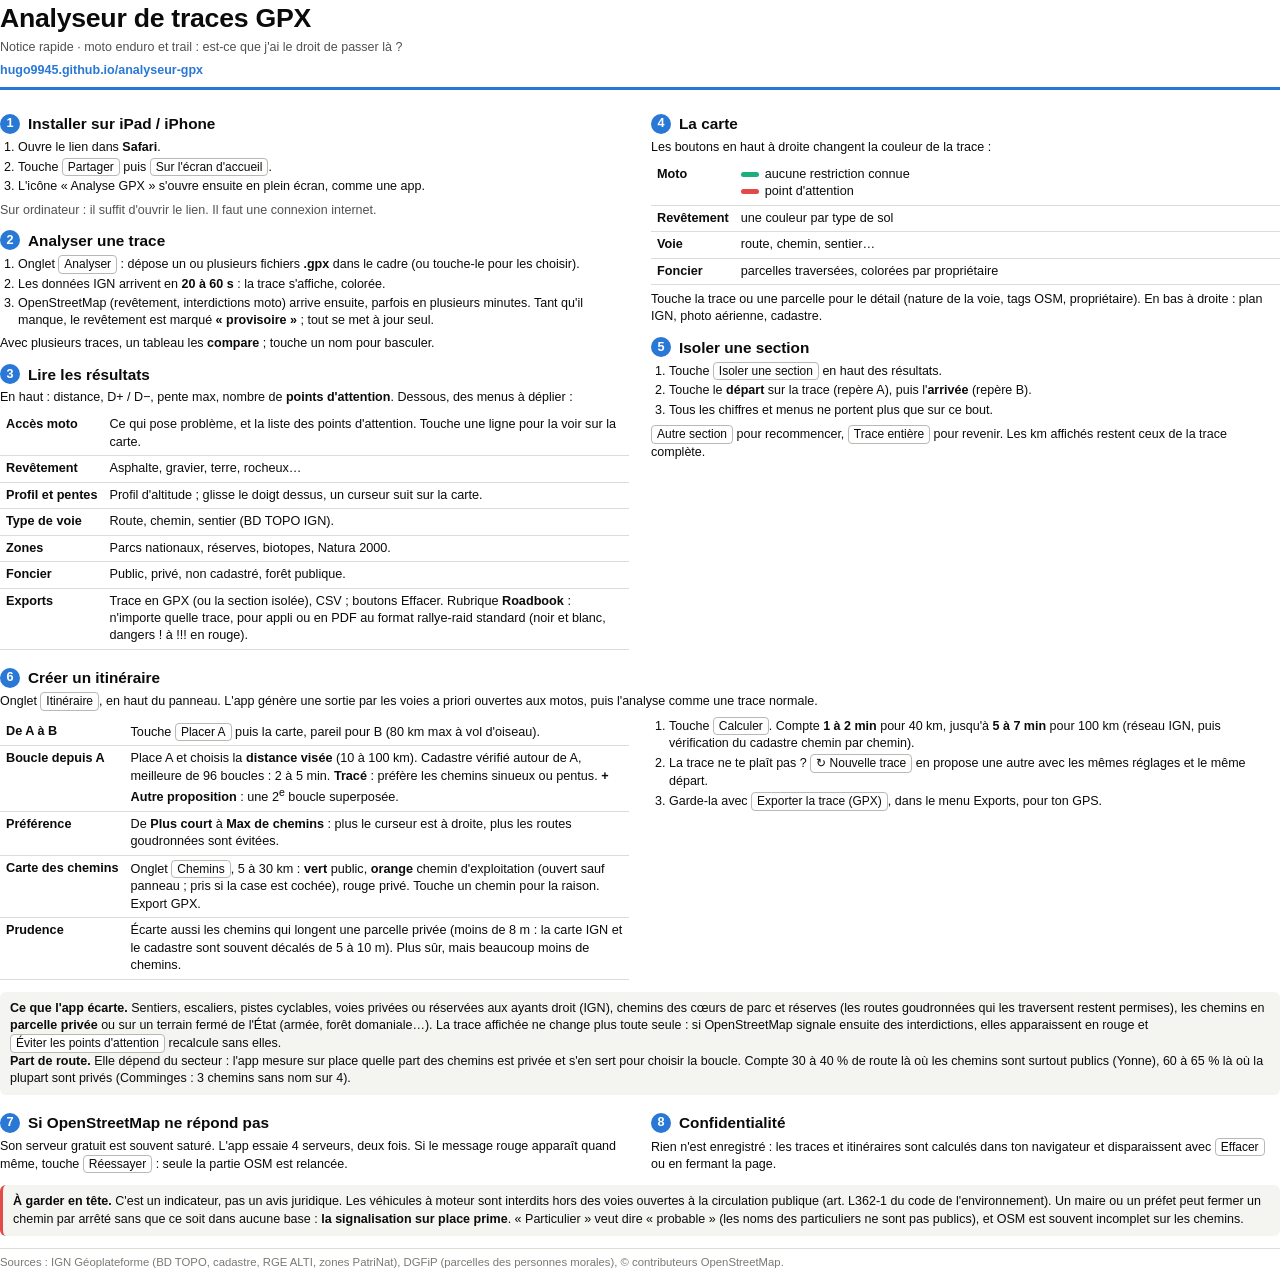
==== outils/notice.html @ 9c7807be "Générateur : bouton « Autre proposition » (boucle différente superposée en tirets, comparaison des p" ====
<!doctype html>
<html lang="fr">
<head>
<meta charset="utf-8">
<title>Notice — Analyseur de traces GPX</title>
<style>
  @page { size: A4; margin: 13mm 15mm 11mm; }
  * { box-sizing: border-box; }
  body { font: 9.4pt/1.38 -apple-system, "Helvetica Neue", Helvetica, Arial, sans-serif; color: #0b0b0b; margin: 0; }
  header { border-bottom: 3px solid #2a78d6; padding-bottom: 8px; margin-bottom: 12px; }
  h1 { font-size: 20pt; margin: 0 0 2px; letter-spacing: -.01em; }
  .sub { color: #52514e; margin: 0; }
  .url { display: inline-block; margin-top: 6px; font-weight: 600; color: #2a78d6; text-decoration: none; }
  h2 { font-size: 11.5pt; margin: 11px 0 4px; display: flex; align-items: center; gap: 8px; break-after: avoid; }
  h2 .n { display: inline-grid; place-items: center; width: 20px; height: 20px; border-radius: 50%; background: #2a78d6; color: #fff; font-size: 9.5pt; flex: none; }
  p { margin: 0 0 6px; }
  ol, ul { margin: 0 0 6px; padding-left: 18px; }
  li { margin-bottom: 2px; }
  section { break-inside: avoid; }
  .cols { display: grid; grid-template-columns: 1fr 1fr; gap: 0 22px; }
  table { width: 100%; border-collapse: collapse; margin: 2px 0 6px; font-size: 9.5pt; }
  td { padding: 4px 6px; border-bottom: 1px solid #dddcd6; vertical-align: top; }
  td:first-child { font-weight: 600; white-space: nowrap; width: 1%; }
  .sw { display: inline-block; width: 18px; height: 5px; border-radius: 3px; vertical-align: middle; margin-right: 6px; }
  .box { background: #f4f4f1; border-radius: 6px; padding: 8px 10px; margin: 6px 0; }
  .warn { border-left: 3px solid #e34948; }
  .k { display: inline-block; border: 1px solid #b9b8b1; border-radius: 4px; padding: 0 5px; font-size: 9pt; background: #fff; white-space: nowrap; }
  .muted { color: #52514e; }
  .page2 { break-before: page; }
  footer { margin-top: 12px; padding-top: 6px; border-top: 1px solid #dddcd6; color: #7a7974; font-size: 8.5pt; }
</style>
</head>
<body>
<header>
  <h1>Analyseur de traces GPX</h1>
  <p class="sub">Notice rapide · moto enduro et trail : est-ce que j'ai le droit de passer là ?</p>
  <a class="url" href="https://hugo9945.github.io/analyseur-gpx/">hugo9945.github.io/analyseur-gpx</a>
</header>

<div class="cols">
<div>
<section>
  <h2><span class="n">1</span>Installer sur iPad / iPhone</h2>
  <ol>
    <li>Ouvre le lien dans <b>Safari</b>.</li>
    <li>Touche <span class="k">Partager</span> puis <span class="k">Sur l'écran d'accueil</span>.</li>
    <li>L'icône « Analyse GPX » s'ouvre ensuite en plein écran, comme une app.</li>
  </ol>
  <p class="muted">Sur ordinateur : il suffit d'ouvrir le lien. Il faut une connexion internet.</p>
</section>

<section>
  <h2><span class="n">2</span>Analyser une trace</h2>
  <ol>
    <li>Onglet <span class="k">Analyser</span> : dépose un ou plusieurs fichiers <b>.gpx</b> dans le cadre (ou touche-le pour les choisir).</li>
    <li>Les données IGN arrivent en <b>20 à 60 s</b> : la trace s'affiche, colorée.</li>
    <li>OpenStreetMap (revêtement, interdictions moto) arrive ensuite, parfois en plusieurs minutes. Tant qu'il manque, le revêtement est marqué <b>«&nbsp;provisoire&nbsp;»</b> ; tout se met à jour seul.</li>
  </ol>
  <p>Avec plusieurs traces, un tableau les <b>compare</b> ; touche un nom pour basculer.</p>
</section>

<section>
  <h2><span class="n">3</span>Lire les résultats</h2>
  <p>En haut : distance, D+ / D−, pente max, nombre de <b>points d'attention</b>. Dessous, des menus à déplier :</p>
  <table>
    <tr><td>Accès moto</td><td>Ce qui pose problème, et la liste des points d'attention. Touche une ligne pour la voir sur la carte.</td></tr>
    <tr><td>Revêtement</td><td>Asphalte, gravier, terre, rocheux…</td></tr>
    <tr><td>Profil et pentes</td><td>Profil d'altitude ; glisse le doigt dessus, un curseur suit sur la carte.</td></tr>
    <tr><td>Type de voie</td><td>Route, chemin, sentier (BD TOPO IGN).</td></tr>
    <tr><td>Zones</td><td>Parcs nationaux, réserves, biotopes, Natura 2000.</td></tr>
    <tr><td>Foncier</td><td>Public, privé, non cadastré, forêt publique.</td></tr>
    <tr><td>Exports</td><td>Trace en GPX (ou la section isolée), CSV ; boutons Effacer. Rubrique <b>Roadbook</b> : n'importe quelle trace, pour appli ou en PDF au format rallye-raid standard (noir et blanc, dangers ! à !!! en rouge).</td></tr>
  </table>
</section>
</div>

<div>
<section>
  <h2><span class="n">4</span>La carte</h2>
  <p>Les boutons en haut à droite changent la couleur de la trace :</p>
  <table>
    <tr><td>Moto</td><td><span class="sw" style="background:#1baf7a"></span>aucune restriction connue<br><span class="sw" style="background:#e34948"></span>point d'attention</td></tr>
    <tr><td>Revêtement</td><td>une couleur par type de sol</td></tr>
    <tr><td>Voie</td><td>route, chemin, sentier…</td></tr>
    <tr><td>Foncier</td><td>parcelles traversées, colorées par propriétaire</td></tr>
  </table>
  <p>Touche la trace ou une parcelle pour le détail (nature de la voie, tags OSM, propriétaire). En bas à droite : plan IGN, photo aérienne, cadastre.</p>
</section>

<section>
  <h2><span class="n">5</span>Isoler une section</h2>
  <ol>
    <li>Touche <span class="k">Isoler une section</span> en haut des résultats.</li>
    <li>Touche le <b>départ</b> sur la trace (repère A), puis l'<b>arrivée</b> (repère B).</li>
    <li>Tous les chiffres et menus ne portent plus que sur ce bout.</li>
  </ol>
  <p><span class="k">Autre section</span> pour recommencer, <span class="k">Trace entière</span> pour revenir. Les km affichés restent ceux de la trace complète.</p>
</section>

</div>
</div>

<section class="page2">
  <h2><span class="n">6</span>Créer un itinéraire</h2>
  <p>Onglet <span class="k">Itinéraire</span>, en haut du panneau. L'app génère une sortie par les voies a priori ouvertes aux motos, puis l'analyse comme une trace normale.</p>
  <div class="cols">
    <div>
      <table>
        <tr><td>De A à B</td><td>Touche <span class="k">Placer A</span> puis la carte, pareil pour B (80 km max à vol d'oiseau).</td></tr>
        <tr><td>Boucle depuis A</td><td>Place A et choisis la <b>distance visée</b> (10 à 100 km). Cadastre vérifié autour de A, meilleure de 96 boucles : 2 à 5 min. <b>Tracé</b> : préfère les chemins sinueux ou pentus. <b>+ Autre proposition</b> : une 2<sup>e</sup> boucle superposée.</td></tr>
        <tr><td>Préférence</td><td>De <b>Plus court</b> à <b>Max de chemins</b> : plus le curseur est à droite, plus les routes goudronnées sont évitées.</td></tr>
        <tr><td>Carte des chemins</td><td>Onglet <span class="k">Chemins</span>, 5 à 30 km : <b>vert</b> public, <b>orange</b> chemin d'exploitation (ouvert sauf panneau ; pris si la case est cochée), rouge privé. Touche un chemin pour la raison. Export GPX.</td></tr>
        <tr><td>Prudence</td><td>Écarte aussi les chemins qui longent une parcelle privée (moins de 8 m : la carte IGN et le cadastre sont souvent décalés de 5 à 10 m). Plus sûr, mais beaucoup moins de chemins.</td></tr>
      </table>
    </div>
    <div>
      <ol>
        <li>Touche <span class="k">Calculer</span>. Compte <b>1 à 2 min</b> pour 40 km, jusqu'à <b>5 à 7 min</b> pour 100 km (réseau IGN, puis vérification du cadastre chemin par chemin).</li>
        <li>La trace ne te plaît pas ? <span class="k">↻ Nouvelle trace</span> en propose une autre avec les mêmes réglages et le même départ.</li>
        <li>Garde-la avec <span class="k">Exporter la trace (GPX)</span>, dans le menu Exports, pour ton GPS.</li>
      </ol>
    </div>
  </div>
  <div class="box">
    <b>Ce que l'app écarte.</b> Sentiers, escaliers, pistes cyclables, voies privées ou réservées aux ayants droit (IGN), chemins des cœurs de parc et réserves (les routes goudronnées qui les traversent restent permises), les chemins en <b>parcelle privée</b> ou sur un terrain fermé de l'État (armée, forêt domaniale…). La trace affichée ne change plus toute seule : si OpenStreetMap signale ensuite des interdictions, elles apparaissent en rouge et <span class="k">Éviter les points d'attention</span> recalcule sans elles.<br><b>Part de route.</b> Elle dépend du secteur : l'app mesure sur place quelle part des chemins est privée et s'en sert pour choisir la boucle. Compte 30 à 40 % de route là où les chemins sont surtout publics (Yonne), 60 à 65 % là où la plupart sont privés (Comminges : 3 chemins sans nom sur 4).
  </div>
</section>

<div class="cols">
<div>
<section>
  <h2><span class="n">7</span>Si OpenStreetMap ne répond pas</h2>
  <p>Son serveur gratuit est souvent saturé. L'app essaie 4 serveurs, deux fois. Si le message rouge apparaît quand même, touche <span class="k">Réessayer</span> : seule la partie OSM est relancée.</p>
</section>
</div>
<div>
<section>
  <h2><span class="n">8</span>Confidentialité</h2>
  <p>Rien n'est enregistré : les traces et itinéraires sont calculés dans ton navigateur et disparaissent avec <span class="k">Effacer</span> ou en fermant la page.</p>
</section>
</div>
</div>

<section class="box warn">
  <b>À garder en tête.</b> C'est un indicateur, pas un avis juridique. Les véhicules à moteur sont interdits hors des voies ouvertes à la circulation publique (art. L362-1 du code de l'environnement). Un maire ou un préfet peut fermer un chemin par arrêté sans que ce soit dans aucune base : <b>la signalisation sur place prime</b>. «&nbsp;Particulier&nbsp;» veut dire «&nbsp;probable&nbsp;» (les noms des particuliers ne sont pas publics), et OSM est souvent incomplet sur les chemins.
</section>

<footer>Sources : IGN Géoplateforme (BD TOPO, cadastre, RGE ALTI, zones PatriNat), DGFiP (parcelles des personnes morales), © contributeurs OpenStreetMap.</footer>
</body>
</html>
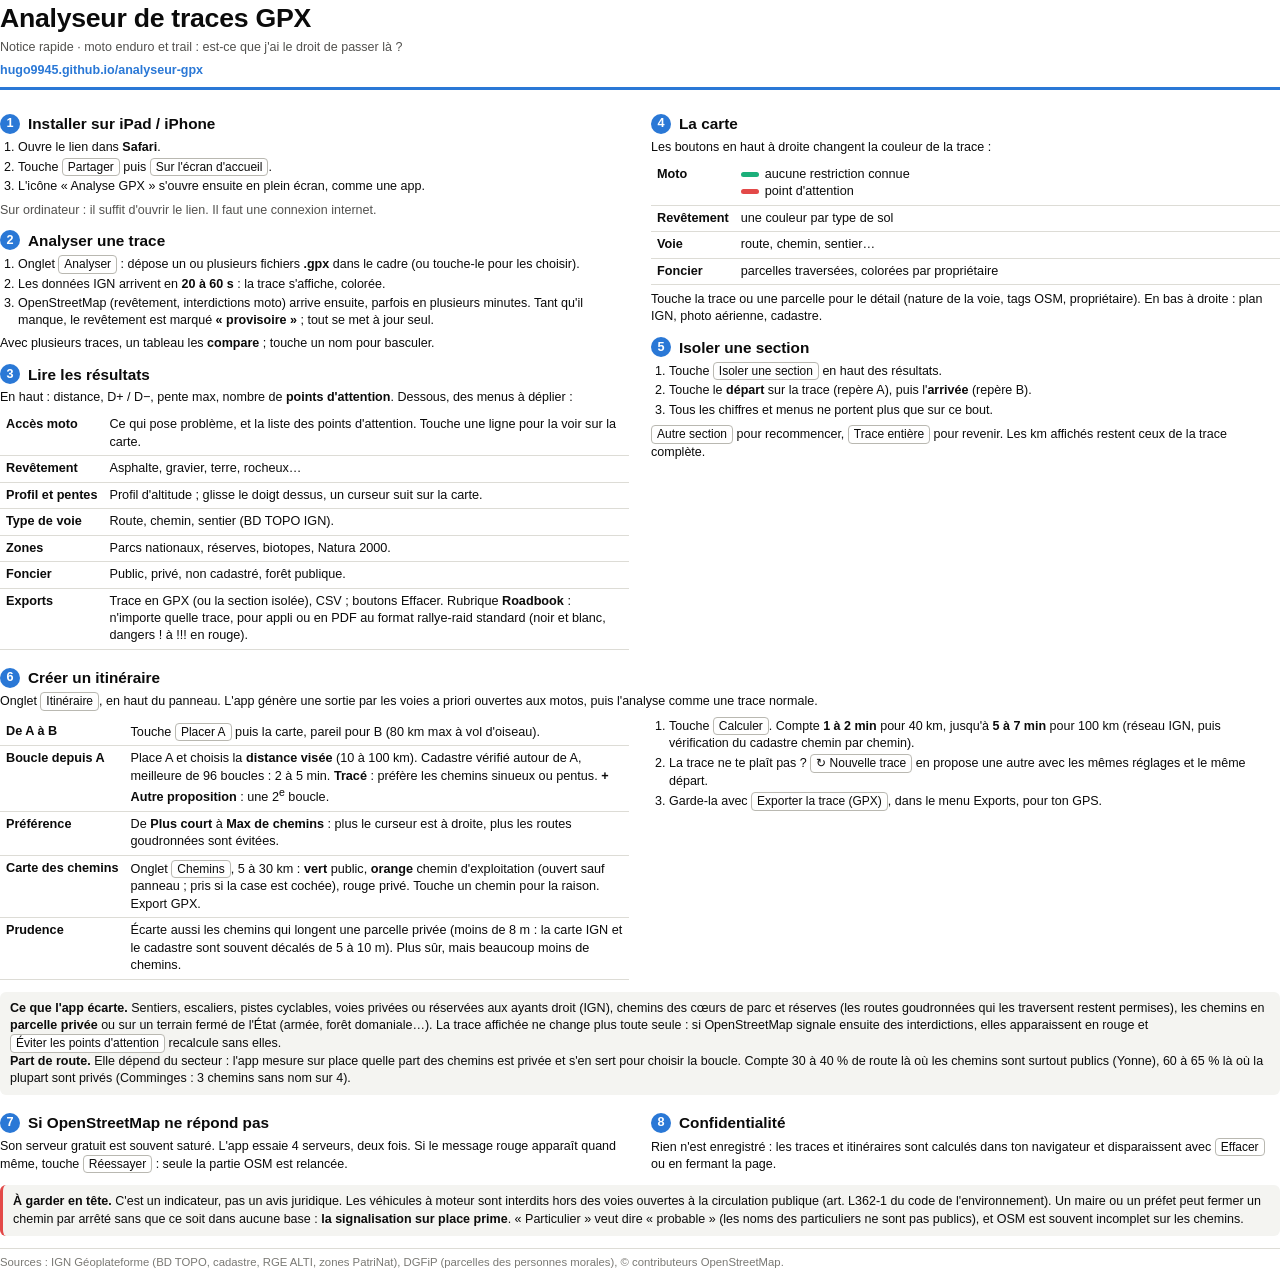
==== commit cc6131ef: "Une couleur fixe par trace et mode carte « Traces » : propositions côte à côte là où elles se superp" ====
--- a/outils/notice.html
+++ b/outils/notice.html
@@ -107,7 +107,7 @@
     <div>
       <table>
         <tr><td>De A à B</td><td>Touche <span class="k">Placer A</span> puis la carte, pareil pour B (80 km max à vol d'oiseau).</td></tr>
-        <tr><td>Boucle depuis A</td><td>Place A et choisis la <b>distance visée</b> (10 à 100 km). Cadastre vérifié autour de A, meilleure de 96 boucles : 2 à 5 min. <b>Tracé</b> : préfère les chemins sinueux ou pentus. <b>+ Autre proposition</b> : une 2<sup>e</sup> boucle superposée.</td></tr>
+        <tr><td>Boucle depuis A</td><td>Place A et choisis la <b>distance visée</b> (10 à 100 km). Cadastre vérifié autour de A, meilleure de 96 boucles : 2 à 5 min. <b>Tracé</b> : préfère les chemins sinueux ou pentus. <b>+ Autre proposition</b> : une 2<sup>e</sup> boucle.</td></tr>
         <tr><td>Préférence</td><td>De <b>Plus court</b> à <b>Max de chemins</b> : plus le curseur est à droite, plus les routes goudronnées sont évitées.</td></tr>
         <tr><td>Carte des chemins</td><td>Onglet <span class="k">Chemins</span>, 5 à 30 km : <b>vert</b> public, <b>orange</b> chemin d'exploitation (ouvert sauf panneau ; pris si la case est cochée), rouge privé. Touche un chemin pour la raison. Export GPX.</td></tr>
         <tr><td>Prudence</td><td>Écarte aussi les chemins qui longent une parcelle privée (moins de 8 m : la carte IGN et le cadastre sont souvent décalés de 5 à 10 m). Plus sûr, mais beaucoup moins de chemins.</td></tr>
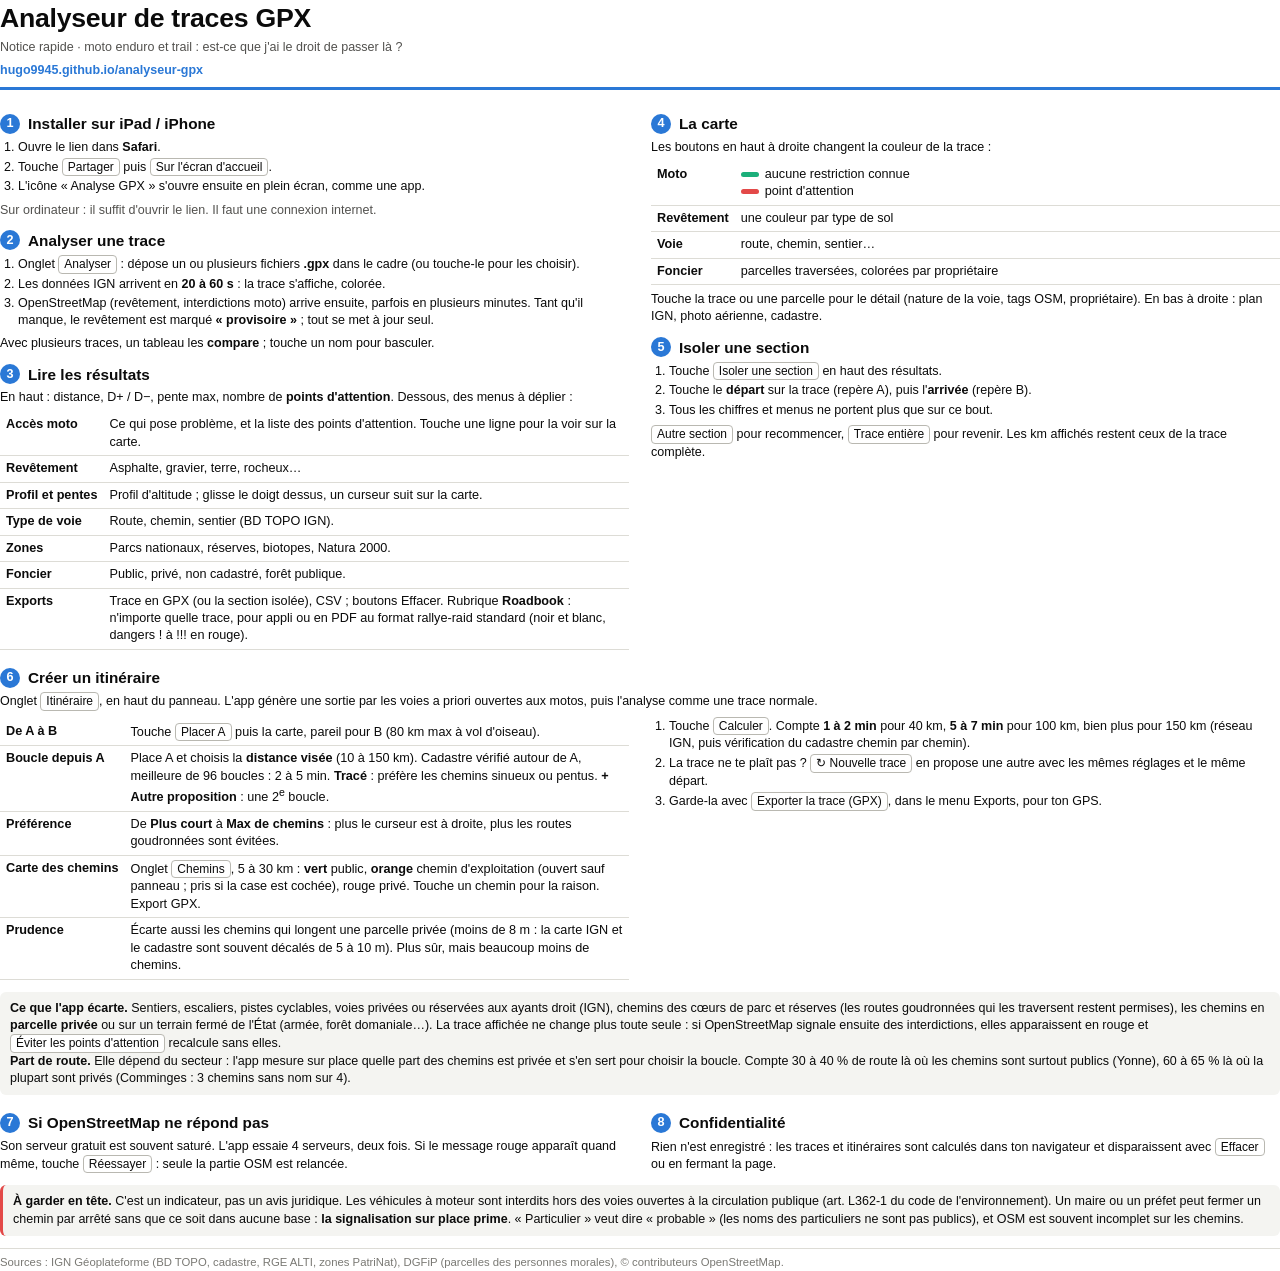
==== commit 8b3a6226: "Boucles jusqu'à 150 km : cadastre vérifié près de A puis le long des meilleures boucles, recherches " ====
--- a/outils/notice.html
+++ b/outils/notice.html
@@ -107,7 +107,7 @@
     <div>
       <table>
         <tr><td>De A à B</td><td>Touche <span class="k">Placer A</span> puis la carte, pareil pour B (80 km max à vol d'oiseau).</td></tr>
-        <tr><td>Boucle depuis A</td><td>Place A et choisis la <b>distance visée</b> (10 à 100 km). Cadastre vérifié autour de A, meilleure de 96 boucles : 2 à 5 min. <b>Tracé</b> : préfère les chemins sinueux ou pentus. <b>+ Autre proposition</b> : une 2<sup>e</sup> boucle.</td></tr>
+        <tr><td>Boucle depuis A</td><td>Place A et choisis la <b>distance visée</b> (10 à 150 km). Cadastre vérifié autour de A, meilleure de 96 boucles : 2 à 5 min. <b>Tracé</b> : préfère les chemins sinueux ou pentus. <b>+ Autre proposition</b> : une 2<sup>e</sup> boucle.</td></tr>
         <tr><td>Préférence</td><td>De <b>Plus court</b> à <b>Max de chemins</b> : plus le curseur est à droite, plus les routes goudronnées sont évitées.</td></tr>
         <tr><td>Carte des chemins</td><td>Onglet <span class="k">Chemins</span>, 5 à 30 km : <b>vert</b> public, <b>orange</b> chemin d'exploitation (ouvert sauf panneau ; pris si la case est cochée), rouge privé. Touche un chemin pour la raison. Export GPX.</td></tr>
         <tr><td>Prudence</td><td>Écarte aussi les chemins qui longent une parcelle privée (moins de 8 m : la carte IGN et le cadastre sont souvent décalés de 5 à 10 m). Plus sûr, mais beaucoup moins de chemins.</td></tr>
@@ -115,7 +115,7 @@
     </div>
     <div>
       <ol>
-        <li>Touche <span class="k">Calculer</span>. Compte <b>1 à 2 min</b> pour 40 km, jusqu'à <b>5 à 7 min</b> pour 100 km (réseau IGN, puis vérification du cadastre chemin par chemin).</li>
+        <li>Touche <span class="k">Calculer</span>. Compte <b>1 à 2 min</b> pour 40 km, <b>5 à 7 min</b> pour 100 km, bien plus pour 150 km (réseau IGN, puis vérification du cadastre chemin par chemin).</li>
         <li>La trace ne te plaît pas ? <span class="k">↻ Nouvelle trace</span> en propose une autre avec les mêmes réglages et le même départ.</li>
         <li>Garde-la avec <span class="k">Exporter la trace (GPX)</span>, dans le menu Exports, pour ton GPS.</li>
       </ol>
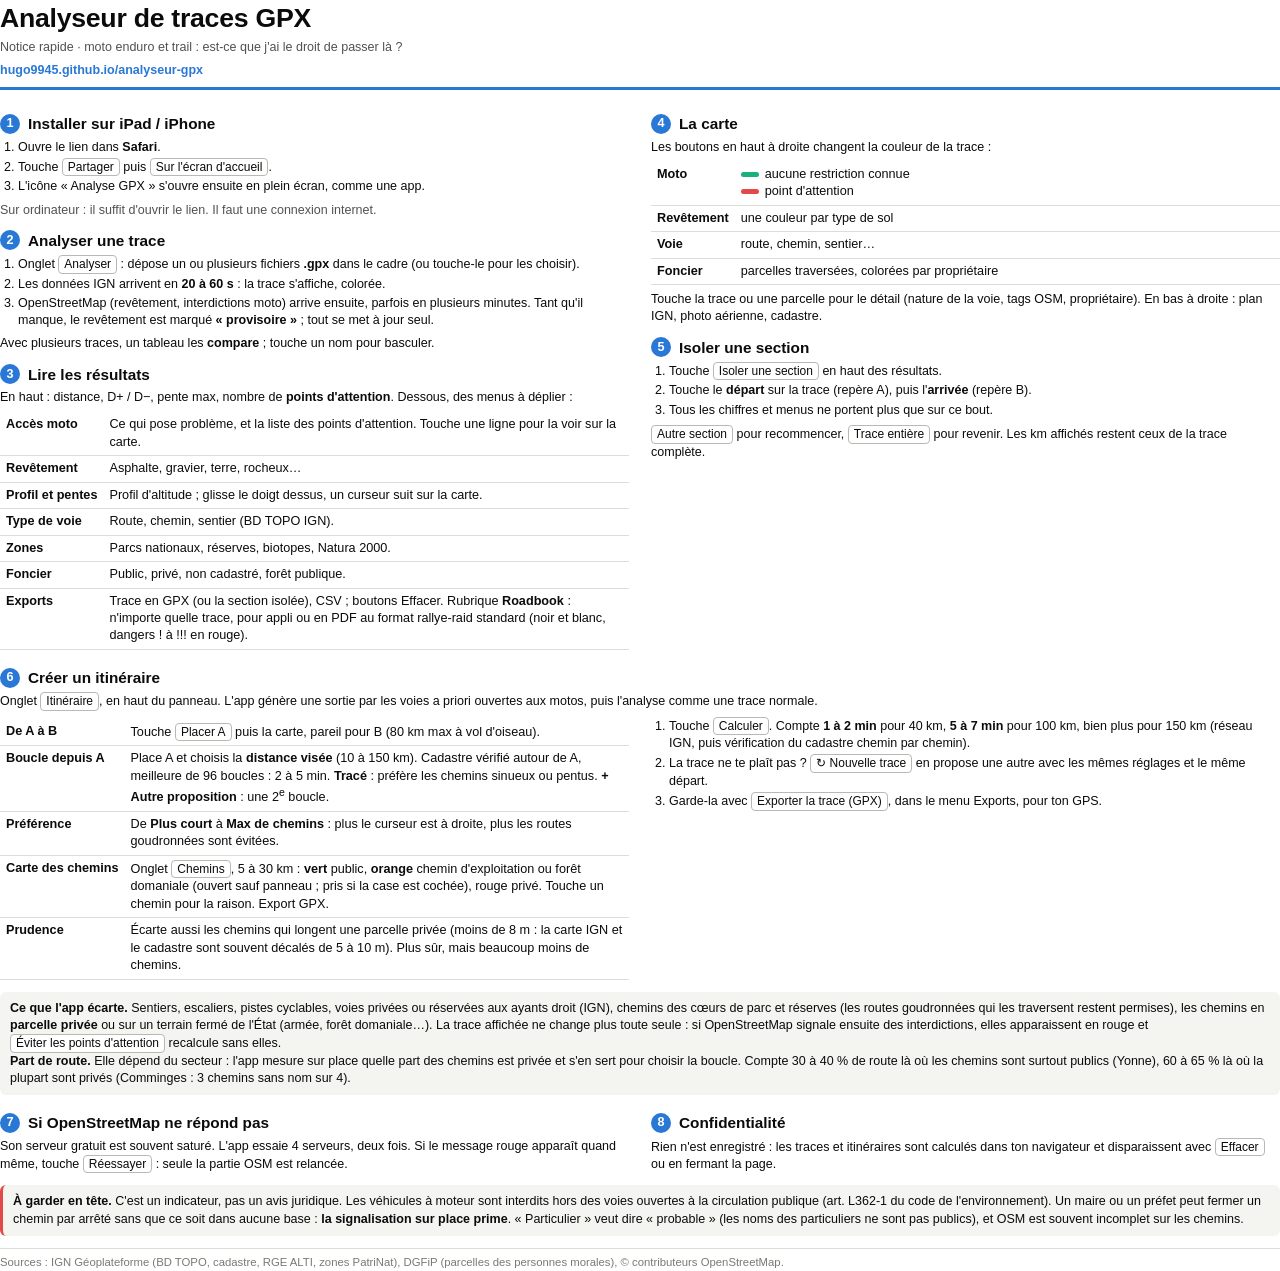
==== commit d634cd3a: "Forêts domaniales (ONF) : ouvertes sauf panneau ou barrière, comme les chemins d'exploitation, au li" ====
--- a/outils/notice.html
+++ b/outils/notice.html
@@ -109,7 +109,7 @@
         <tr><td>De A à B</td><td>Touche <span class="k">Placer A</span> puis la carte, pareil pour B (80 km max à vol d'oiseau).</td></tr>
         <tr><td>Boucle depuis A</td><td>Place A et choisis la <b>distance visée</b> (10 à 150 km). Cadastre vérifié autour de A, meilleure de 96 boucles : 2 à 5 min. <b>Tracé</b> : préfère les chemins sinueux ou pentus. <b>+ Autre proposition</b> : une 2<sup>e</sup> boucle.</td></tr>
         <tr><td>Préférence</td><td>De <b>Plus court</b> à <b>Max de chemins</b> : plus le curseur est à droite, plus les routes goudronnées sont évitées.</td></tr>
-        <tr><td>Carte des chemins</td><td>Onglet <span class="k">Chemins</span>, 5 à 30 km : <b>vert</b> public, <b>orange</b> chemin d'exploitation (ouvert sauf panneau ; pris si la case est cochée), rouge privé. Touche un chemin pour la raison. Export GPX.</td></tr>
+        <tr><td>Carte des chemins</td><td>Onglet <span class="k">Chemins</span>, 5 à 30 km : <b>vert</b> public, <b>orange</b> chemin d'exploitation ou forêt domaniale (ouvert sauf panneau ; pris si la case est cochée), rouge privé. Touche un chemin pour la raison. Export GPX.</td></tr>
         <tr><td>Prudence</td><td>Écarte aussi les chemins qui longent une parcelle privée (moins de 8 m : la carte IGN et le cadastre sont souvent décalés de 5 à 10 m). Plus sûr, mais beaucoup moins de chemins.</td></tr>
       </table>
     </div>
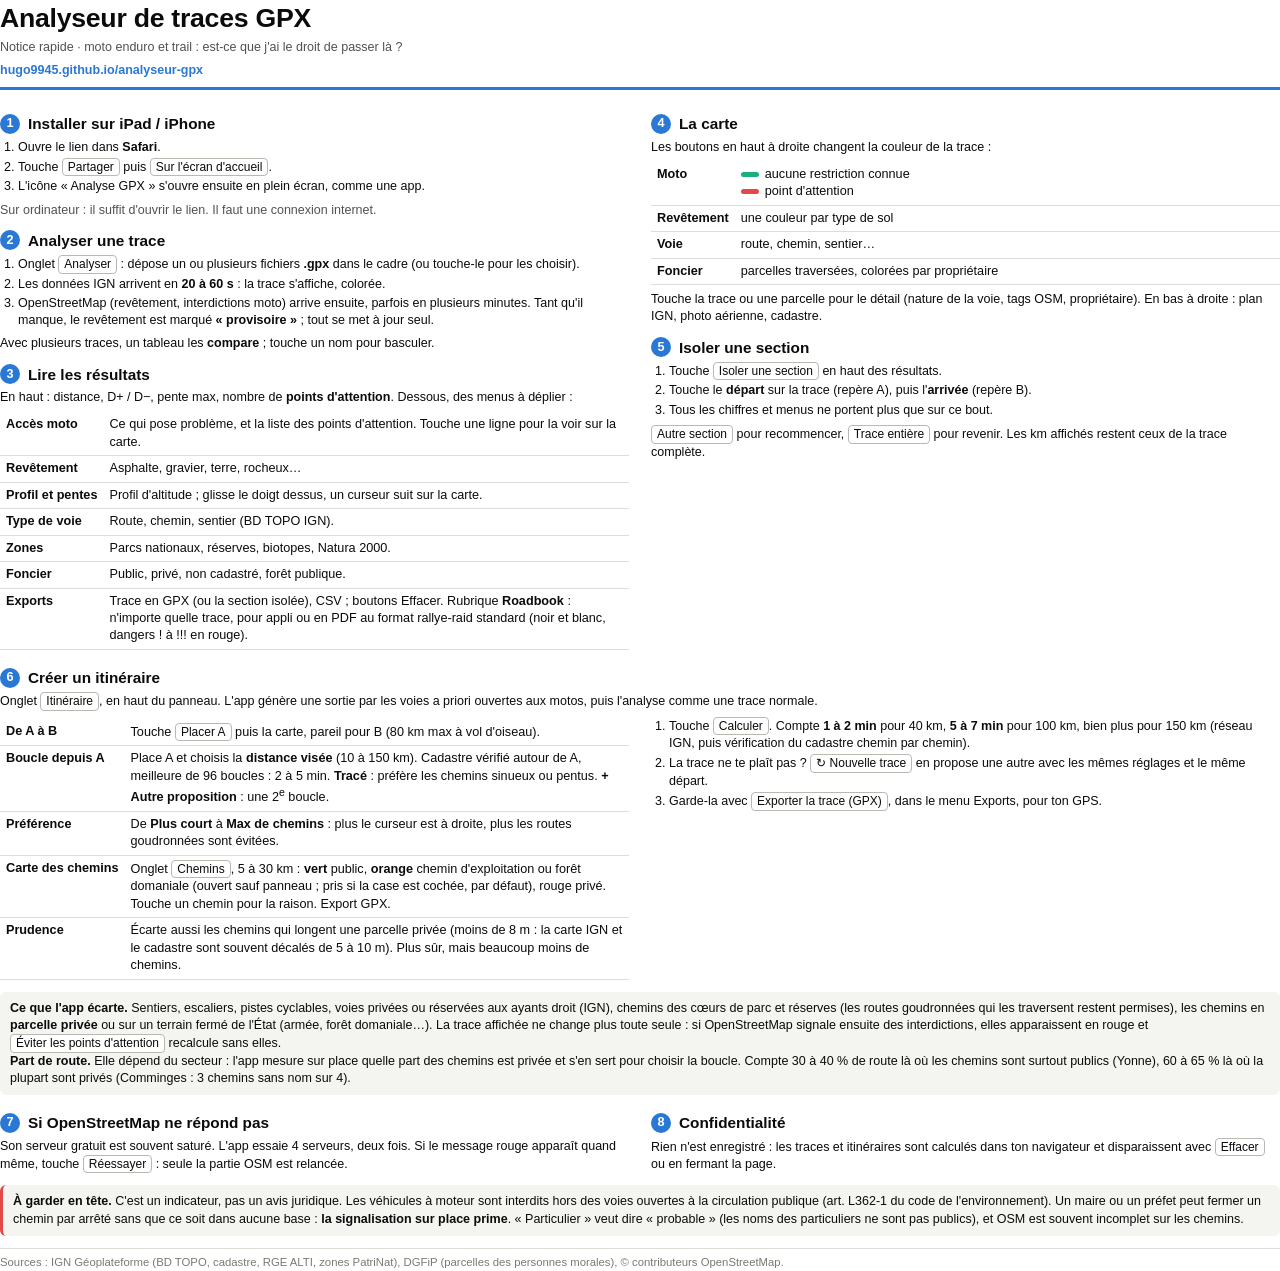
==== commit b11c3546: "Case « Chemins d'exploitation et forêts domaniales » cochée par défaut : autour de Figeac, une boucl" ====
--- a/outils/notice.html
+++ b/outils/notice.html
@@ -109,7 +109,7 @@
         <tr><td>De A à B</td><td>Touche <span class="k">Placer A</span> puis la carte, pareil pour B (80 km max à vol d'oiseau).</td></tr>
         <tr><td>Boucle depuis A</td><td>Place A et choisis la <b>distance visée</b> (10 à 150 km). Cadastre vérifié autour de A, meilleure de 96 boucles : 2 à 5 min. <b>Tracé</b> : préfère les chemins sinueux ou pentus. <b>+ Autre proposition</b> : une 2<sup>e</sup> boucle.</td></tr>
         <tr><td>Préférence</td><td>De <b>Plus court</b> à <b>Max de chemins</b> : plus le curseur est à droite, plus les routes goudronnées sont évitées.</td></tr>
-        <tr><td>Carte des chemins</td><td>Onglet <span class="k">Chemins</span>, 5 à 30 km : <b>vert</b> public, <b>orange</b> chemin d'exploitation ou forêt domaniale (ouvert sauf panneau ; pris si la case est cochée), rouge privé. Touche un chemin pour la raison. Export GPX.</td></tr>
+        <tr><td>Carte des chemins</td><td>Onglet <span class="k">Chemins</span>, 5 à 30 km : <b>vert</b> public, <b>orange</b> chemin d'exploitation ou forêt domaniale (ouvert sauf panneau ; pris si la case est cochée, par défaut), rouge privé. Touche un chemin pour la raison. Export GPX.</td></tr>
         <tr><td>Prudence</td><td>Écarte aussi les chemins qui longent une parcelle privée (moins de 8 m : la carte IGN et le cadastre sont souvent décalés de 5 à 10 m). Plus sûr, mais beaucoup moins de chemins.</td></tr>
       </table>
     </div>
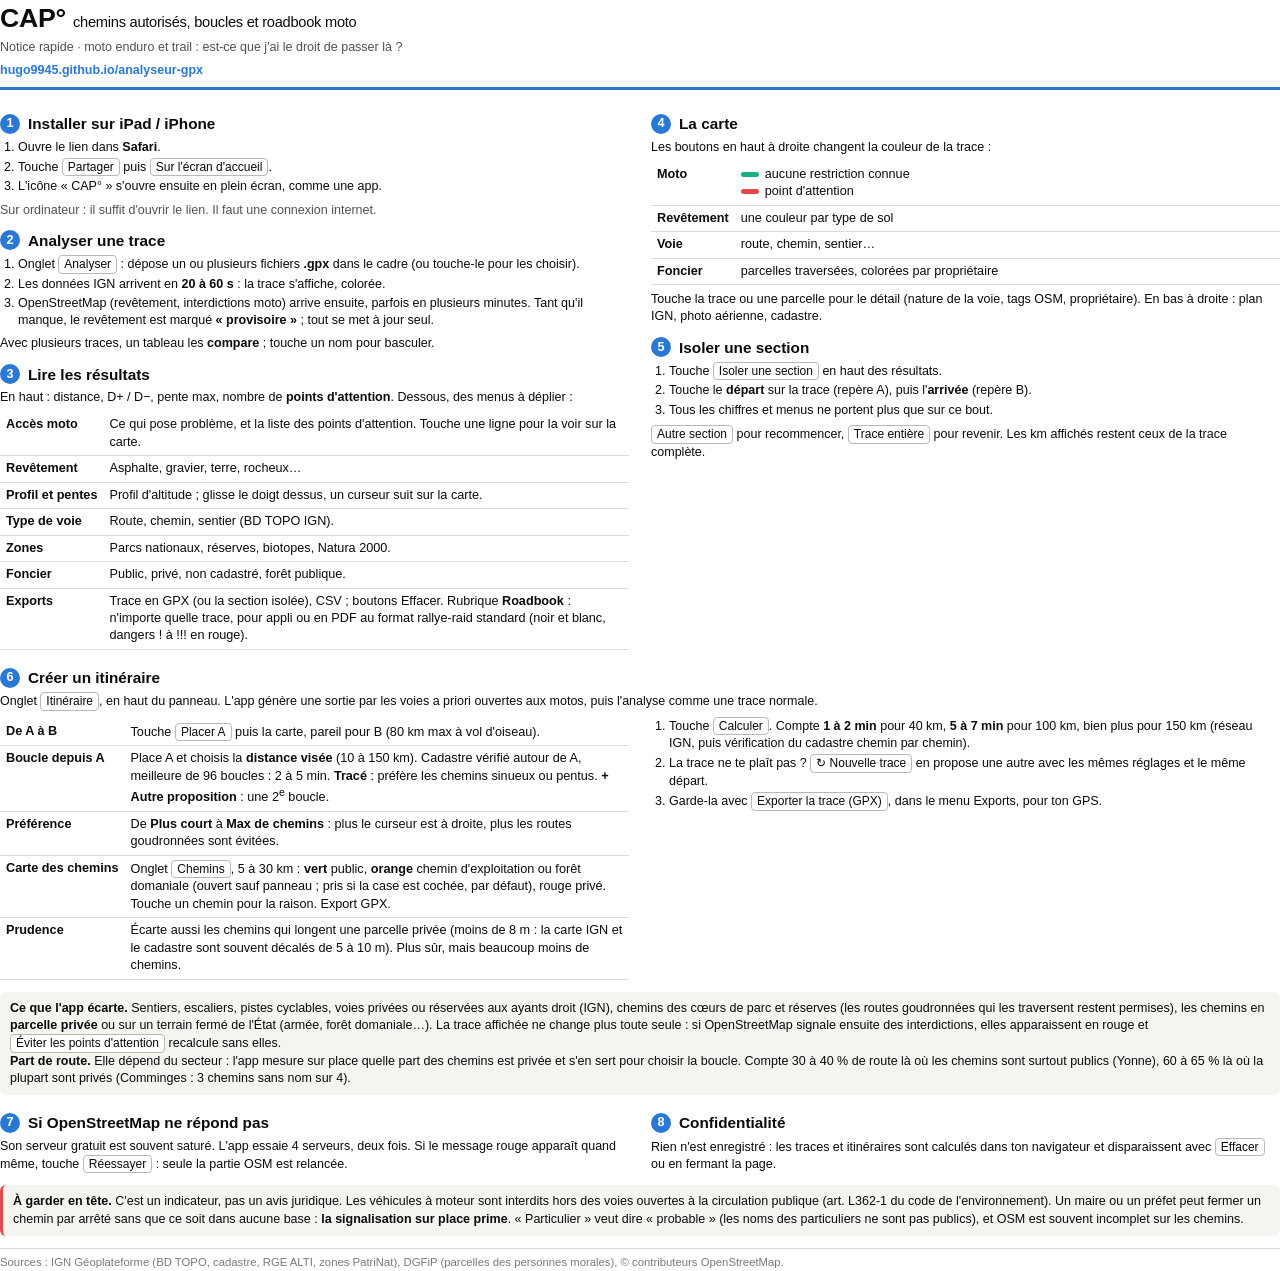
==== commit 49bc3016: "Nouveau nom : CAP° (titre, écran d'accueil, notice, GPX exportés), logo flèche de cap jaune et icône" ====
--- a/outils/notice.html
+++ b/outils/notice.html
@@ -2,7 +2,7 @@
 <html lang="fr">
 <head>
 <meta charset="utf-8">
-<title>Notice — Analyseur de traces GPX</title>
+<title>Notice — CAP°</title>
 <style>
   @page { size: A4; margin: 13mm 15mm 11mm; }
   * { box-sizing: border-box; }
@@ -32,7 +32,7 @@
 </head>
 <body>
 <header>
-  <h1>Analyseur de traces GPX</h1>
+  <h1>CAP° <small style="font-weight:400;font-size:.55em">chemins autorisés, boucles et roadbook moto</small></h1>
   <p class="sub">Notice rapide · moto enduro et trail : est-ce que j'ai le droit de passer là ?</p>
   <a class="url" href="https://hugo9945.github.io/analyseur-gpx/">hugo9945.github.io/analyseur-gpx</a>
 </header>
@@ -44,7 +44,7 @@
   <ol>
     <li>Ouvre le lien dans <b>Safari</b>.</li>
     <li>Touche <span class="k">Partager</span> puis <span class="k">Sur l'écran d'accueil</span>.</li>
-    <li>L'icône « Analyse GPX » s'ouvre ensuite en plein écran, comme une app.</li>
+    <li>L'icône « CAP° » s'ouvre ensuite en plein écran, comme une app.</li>
   </ol>
   <p class="muted">Sur ordinateur : il suffit d'ouvrir le lien. Il faut une connexion internet.</p>
 </section>
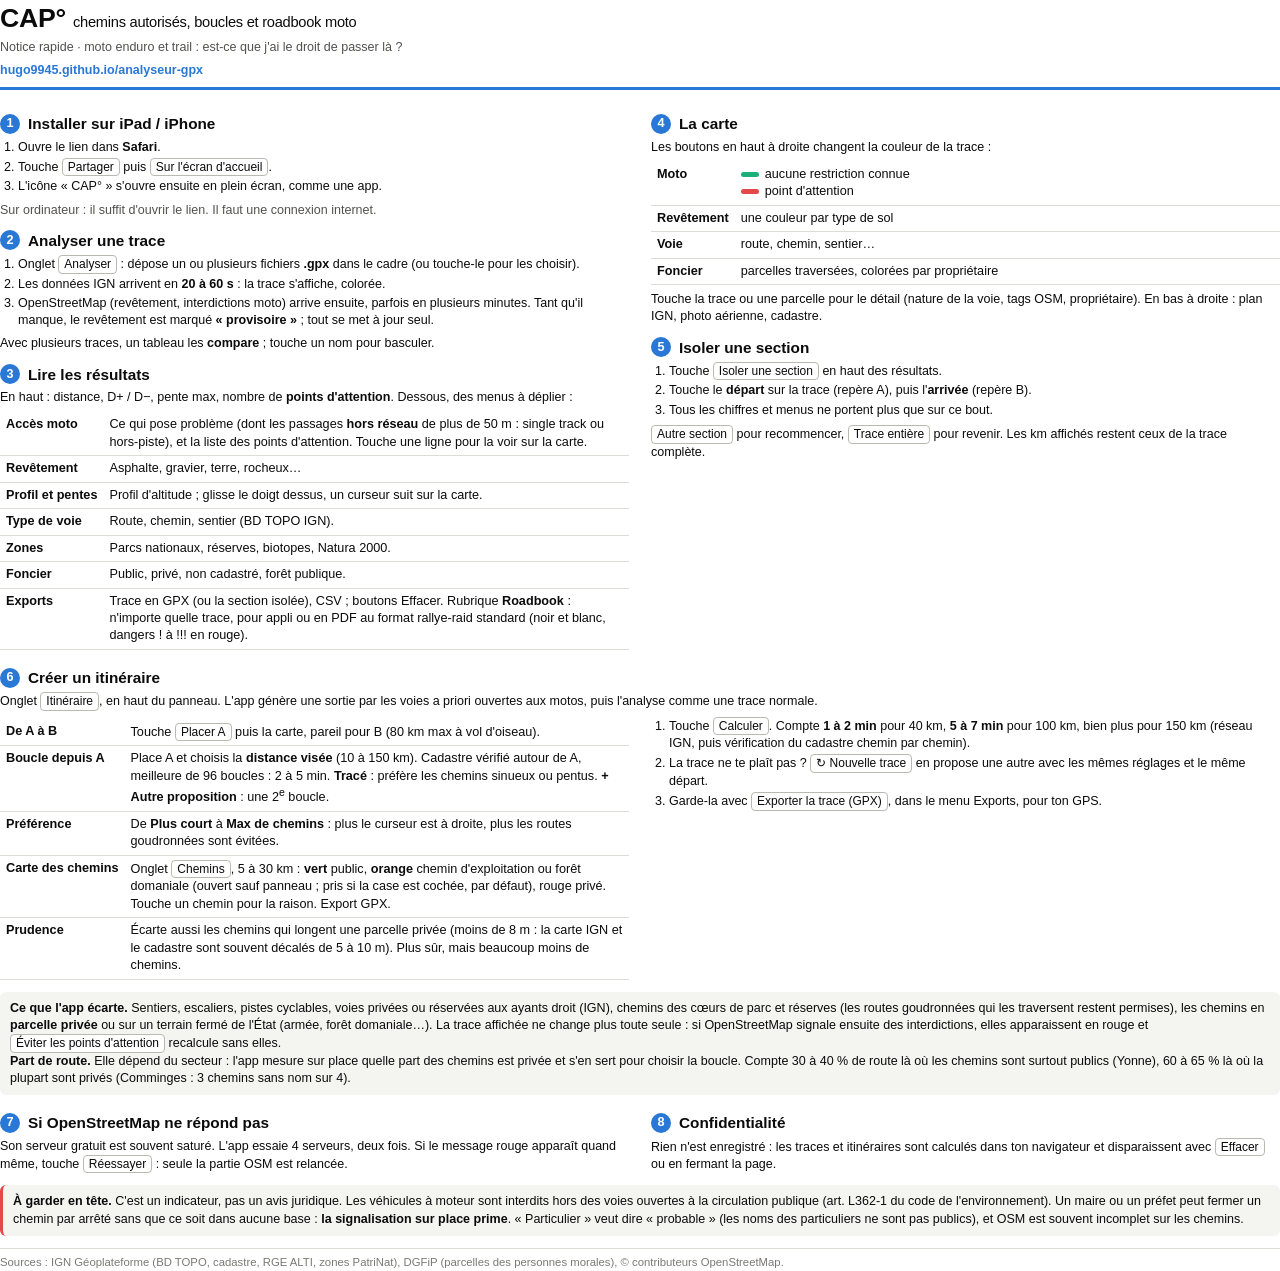
==== commit 193eec4b: "Passages hors réseau (au moins 50 m sans voie IGN ni piste ou route OSM) signalés comme points d'att" ====
--- a/outils/notice.html
+++ b/outils/notice.html
@@ -63,7 +63,7 @@
   <h2><span class="n">3</span>Lire les résultats</h2>
   <p>En haut : distance, D+ / D−, pente max, nombre de <b>points d'attention</b>. Dessous, des menus à déplier :</p>
   <table>
-    <tr><td>Accès moto</td><td>Ce qui pose problème, et la liste des points d'attention. Touche une ligne pour la voir sur la carte.</td></tr>
+    <tr><td>Accès moto</td><td>Ce qui pose problème (dont les passages <b>hors réseau</b> de plus de 50 m : single track ou hors-piste), et la liste des points d'attention. Touche une ligne pour la voir sur la carte.</td></tr>
     <tr><td>Revêtement</td><td>Asphalte, gravier, terre, rocheux…</td></tr>
     <tr><td>Profil et pentes</td><td>Profil d'altitude ; glisse le doigt dessus, un curseur suit sur la carte.</td></tr>
     <tr><td>Type de voie</td><td>Route, chemin, sentier (BD TOPO IGN).</td></tr>
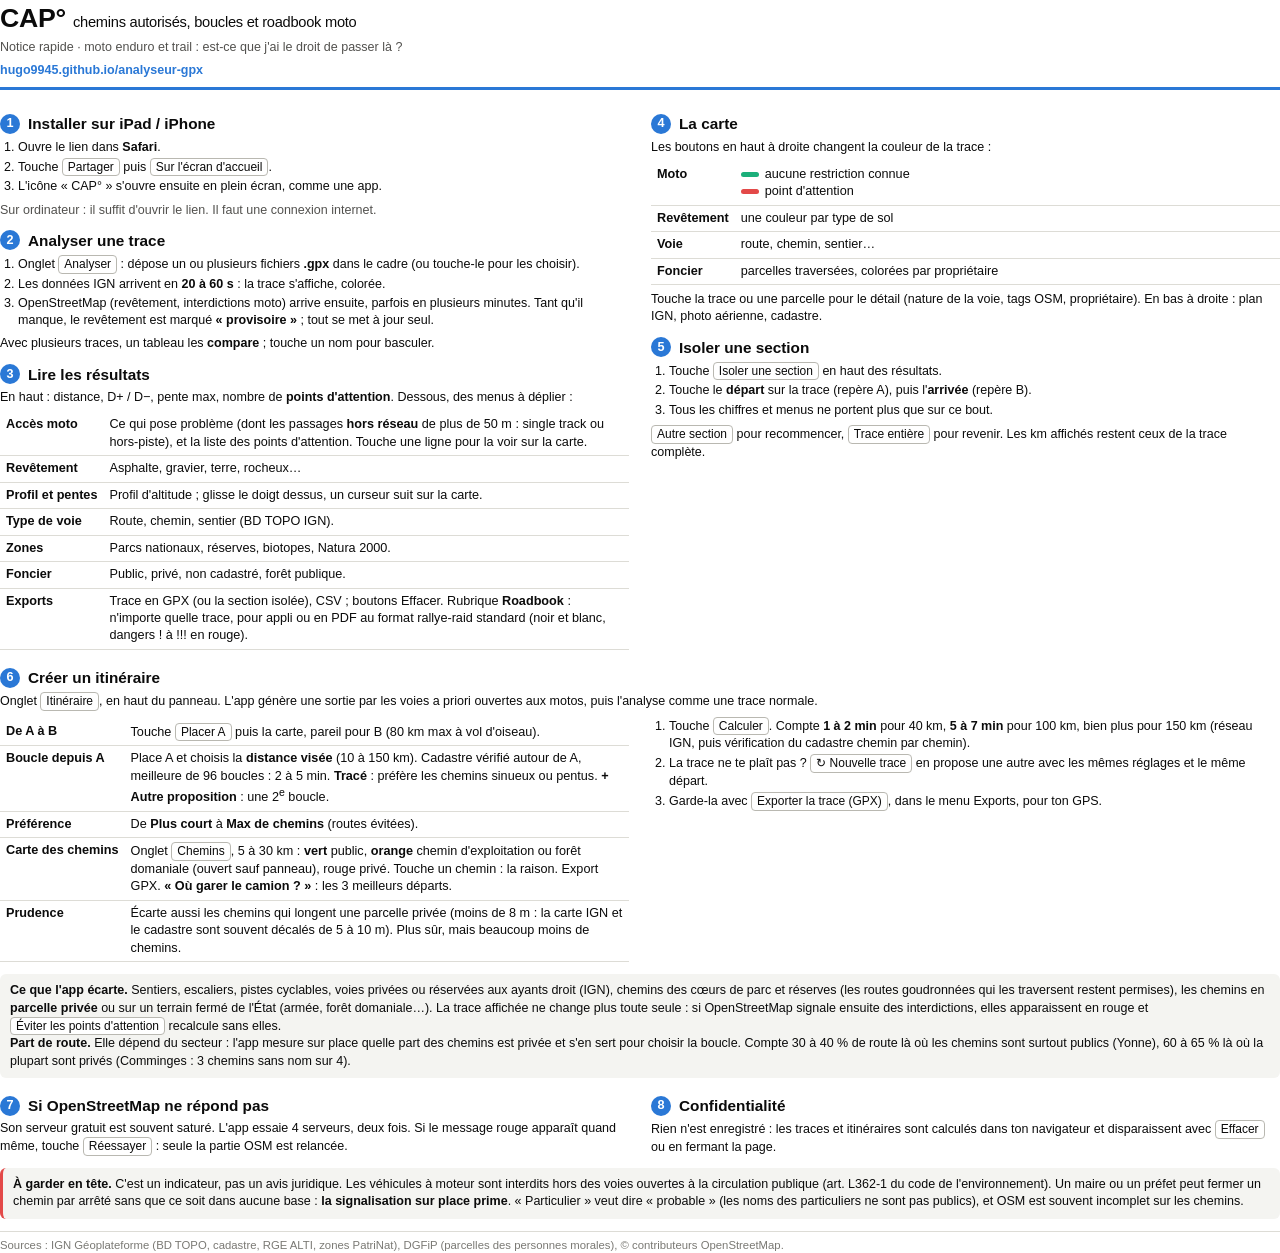
==== commit 77fa98f3: "« Où garer le camion ? » : après la carte des chemins, les 3 départs qui donnent la boucle la plus r" ====
--- a/outils/notice.html
+++ b/outils/notice.html
@@ -108,8 +108,8 @@
       <table>
         <tr><td>De A à B</td><td>Touche <span class="k">Placer A</span> puis la carte, pareil pour B (80 km max à vol d'oiseau).</td></tr>
         <tr><td>Boucle depuis A</td><td>Place A et choisis la <b>distance visée</b> (10 à 150 km). Cadastre vérifié autour de A, meilleure de 96 boucles : 2 à 5 min. <b>Tracé</b> : préfère les chemins sinueux ou pentus. <b>+ Autre proposition</b> : une 2<sup>e</sup> boucle.</td></tr>
-        <tr><td>Préférence</td><td>De <b>Plus court</b> à <b>Max de chemins</b> : plus le curseur est à droite, plus les routes goudronnées sont évitées.</td></tr>
-        <tr><td>Carte des chemins</td><td>Onglet <span class="k">Chemins</span>, 5 à 30 km : <b>vert</b> public, <b>orange</b> chemin d'exploitation ou forêt domaniale (ouvert sauf panneau ; pris si la case est cochée, par défaut), rouge privé. Touche un chemin pour la raison. Export GPX.</td></tr>
+        <tr><td>Préférence</td><td>De <b>Plus court</b> à <b>Max de chemins</b> (routes évitées).</td></tr>
+        <tr><td>Carte des chemins</td><td>Onglet <span class="k">Chemins</span>, 5 à 30 km : <b>vert</b> public, <b>orange</b> chemin d'exploitation ou forêt domaniale (ouvert sauf panneau), rouge privé. Touche un chemin : la raison. Export GPX. <b>« Où garer le camion ? »</b> : les 3 meilleurs départs.</td></tr>
         <tr><td>Prudence</td><td>Écarte aussi les chemins qui longent une parcelle privée (moins de 8 m : la carte IGN et le cadastre sont souvent décalés de 5 à 10 m). Plus sûr, mais beaucoup moins de chemins.</td></tr>
       </table>
     </div>
